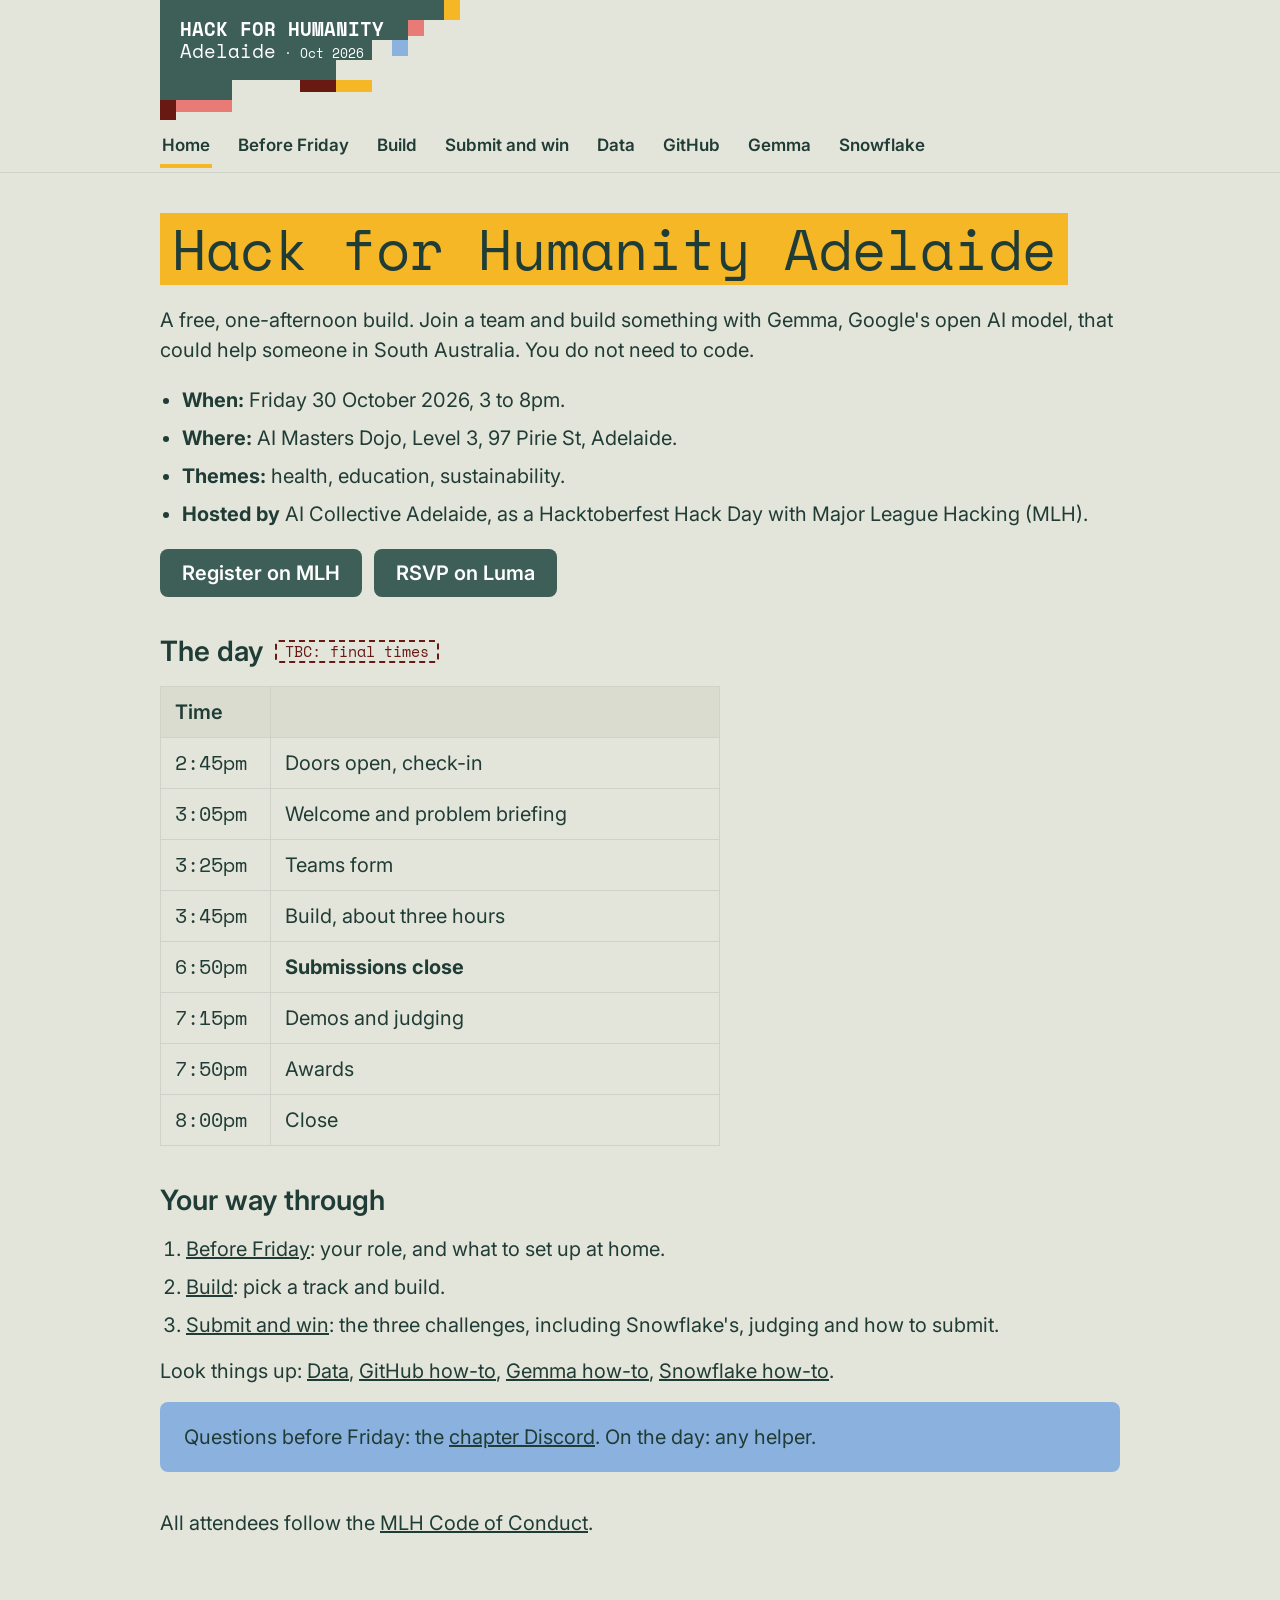
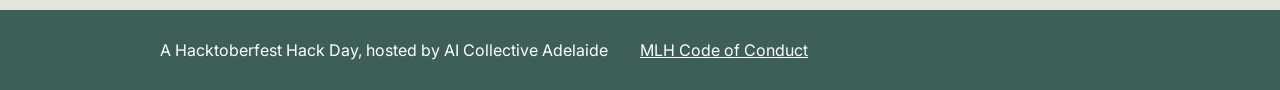
==== index.html @ dbeaa6bb "Participant site: Oct 2026 in the logo (canvas version 27)" ====
<!doctype html>
<html lang="en-AU">
<head>
<meta charset="utf-8">
<meta name="viewport" content="width=device-width, initial-scale=1">
<title>Hack for Humanity Adelaide: home</title>
<link rel="preconnect" href="https://fonts.googleapis.com">
<link rel="preconnect" href="https://fonts.gstatic.com" crossorigin>
<link rel="stylesheet" href="https://fonts.googleapis.com/css2?family=Inter:wght@400;600;700&amp;family=Space+Mono:wght@400;700&amp;display=swap">
<link rel="stylesheet" href="site.css?v=280e5871ec">
</head>
<body>
<a class="skip" href="#main">Skip to content</a>
<header class="site-header">
<div class="wrap">
<a class="logo" href="index.html" aria-label="Hack for Humanity Adelaide, home">
<svg viewBox="0 0 300 120" width="100%" aria-hidden="true" xmlns="http://www.w3.org/2000/svg">
<polygon points="0,0 284,0 284,20 248,20 248,40 212,40 212,60 176,60 176,80 72,80 72,100 0,100" fill="#3d5f58"></polygon>
<rect x="284" y="0" width="16" height="20" fill="#f5b726"></rect>
<rect x="248" y="20" width="16" height="16" fill="#e97b77"></rect>
<rect x="232" y="40" width="16" height="16" fill="#8bb2de"></rect>
<rect x="176" y="80" width="36" height="12" fill="#f5b726"></rect>
<rect x="140" y="80" width="36" height="12" fill="#671912"></rect>
<rect x="16" y="100" width="56" height="12" fill="#e97b77"></rect>
<rect x="0" y="100" width="16" height="20" fill="#671912"></rect>
<text x="20" y="36" fill="#ffffff" font-family="'Space Mono', monospace" font-size="19" font-weight="700">HACK FOR HUMANITY</text>
<text x="20" y="58" fill="#ffffff" font-family="'Space Mono', monospace" font-size="19">Adelaide<tspan font-size="13"> · Oct 2026</tspan></text>
</svg>
</a>
<nav class="site-nav" aria-label="Pages">
<ul>
<li><a href="index.html" aria-current="page">Home</a></li>
<li><a href="before-friday.html">Before Friday</a></li>
<li><a href="build.html">Build</a></li>
<li><a href="submit.html">Submit and win</a></li>
<li><a href="data.html">Data</a></li>
<li><a href="github.html">GitHub</a></li>
<li><a href="gemma.html">Gemma</a></li>
<li><a href="snowflake.html">Snowflake</a></li>
</ul>
</nav>
</div>
</header>
<main id="main" class="page wrap">
<section class="intro">
<h1>Hack for Humanity Adelaide</h1>
<p class="lead">A free, one-afternoon build. Join a team and build something with Gemma, Google's open AI model, that could help someone in South Australia. You do not need to code.</p>
<ul>
<li><strong>When:</strong> Friday 30 October 2026, 3 to 8pm.</li>
<li><strong>Where:</strong> AI Masters Dojo, Level 3, 97 Pirie St, Adelaide.</li>
<li><strong>Themes:</strong> health, education, sustainability.</li>
<li><strong>Hosted by</strong> AI Collective Adelaide, as a Hacktoberfest Hack Day with Major League Hacking (MLH).</li>
</ul>
<div class="buttons">
<a class="btn" href="https://events.mlh.com/events/15286-hacktoberfest-hack-day-adelaide-x-the-ai-collective-adelaide" target="_blank" rel="noopener">Register on MLH</a>
<a class="btn" href="https://luma.com/h4h-adelaide" target="_blank" rel="noopener">RSVP on Luma</a>
</div>
</section>
<section>
<h2 class="with-tag">The day <span class="tbc">TBC: final times</span></h2>
<div class="table-wrap narrow">
<table>
<thead><tr><th class="col-time">Time</th><th></th></tr></thead>
<tbody>
<tr><td class="time">2:45pm</td><td>Doors open, check-in</td></tr>
<tr><td class="time">3:05pm</td><td>Welcome and problem briefing</td></tr>
<tr><td class="time">3:25pm</td><td>Teams form</td></tr>
<tr><td class="time">3:45pm</td><td>Build, about three hours</td></tr>
<tr><td class="time">6:50pm</td><td><strong>Submissions close</strong></td></tr>
<tr><td class="time">7:15pm</td><td>Demos and judging</td></tr>
<tr><td class="time">7:50pm</td><td>Awards</td></tr>
<tr><td class="time">8:00pm</td><td>Close</td></tr>
</tbody>
</table>
</div>
</section>
<section>
<h2>Your way through</h2>
<ol>
<li><a href="before-friday.html">Before Friday</a>: your role, and what to set up at home.</li>
<li><a href="build.html">Build</a>: pick a track and build.</li>
<li><a href="submit.html">Submit and win</a>: the three challenges, including Snowflake's, judging and how to submit.</li>
</ol>
<p>Look things up: <a href="data.html">Data</a>, <a href="github.html">GitHub how-to</a>, <a href="gemma.html">Gemma how-to</a>, <a href="snowflake.html">Snowflake how-to</a>.</p>
<div class="note">
<p>Questions before Friday: the <a href="https://discord.gg/jDrSg56VJ" target="_blank" rel="noopener">chapter Discord</a>. On the day: any helper.</p>
</div>
</section>
<p>All attendees follow the <a href="https://github.com/MLH/mlh-policies/blob/main/code-of-conduct.md" target="_blank" rel="noopener">MLH Code of Conduct</a>.</p>
</main>
<footer class="site-footer">
<div class="wrap">
<span>A Hacktoberfest Hack Day, hosted by AI Collective Adelaide</span>
<a href="https://github.com/MLH/mlh-policies/blob/main/code-of-conduct.md" target="_blank" rel="noopener">MLH Code of Conduct</a>
</div>
</footer>
</body>
</html>
---- site.css ----
/* Hack for Humanity Adelaide participant site. Look: ../DESIGN.md. Built pages: build.py (D-72). */

:root {
  --bg: #e4e5da;
  --ink: #203c36;
  --green: #3d5f58;
  --yellow: #f5b726;
  --blue: #8bb2de;
  --maroon: #671912;
  --rule: #ced2c8;
  --head: #d9dccf;
  --white: #ffffff;
  --mono: 'Space Mono', ui-monospace, monospace;
  --sans: 'Inter', system-ui, sans-serif;
  --col: 960px;
  --gutter: clamp(16px, 4vw, 48px);
}

*, *::before, *::after { box-sizing: border-box; }
html { -webkit-text-size-adjust: 100%; }
body {
  margin: 0;
  background: var(--bg);
  color: var(--ink);
  font-family: var(--sans);
  font-size: clamp(17px, 1.6vw, 20px);
  line-height: 1.5;
}

/* One column for header, main and footer */
.wrap {
  width: 100%;
  max-width: calc(var(--col) + 2 * var(--gutter));
  margin-inline: auto;
  padding-inline: var(--gutter);
}

.skip {
  position: absolute;
  left: -9999px;
  top: 8px;
  z-index: 10;
  background: var(--white);
  color: var(--ink);
  padding: 10px 16px;
  border-radius: 8px;
  font-weight: 600;
}
.skip:focus { left: 16px; }

:focus-visible { outline: 3px solid var(--ink); outline-offset: 2px; border-radius: 2px; }

a { color: var(--ink); }
a:hover { color: var(--green); }

/* Header: pixel-stair corner, then the page links */
.site-header { border-bottom: 1px solid var(--rule); }
.site-header .wrap { display: flex; flex-direction: column; gap: 4px; padding-bottom: 4px; }
.logo { display: block; width: 300px; max-width: 78%; line-height: 0; }
.logo svg { width: 100%; height: auto; }
.site-nav ul {
  display: flex;
  flex-wrap: wrap;
  gap: 0 24px;
  margin: 0;
  padding: 0;
  list-style: none;
}
.site-nav li + li { margin-top: 0; }
.site-nav a {
  display: inline-flex;
  align-items: center;
  min-height: 44px;
  padding: 4px 2px 0;
  border-bottom: 4px solid transparent;
  color: var(--ink);
  font-size: 17px;
  font-weight: 600;
  text-decoration: none;
}
.site-nav a:hover { border-bottom-color: var(--rule); color: var(--ink); }
.site-nav a[aria-current="page"] { border-bottom-color: var(--yellow); }

/* Main column */
.page {
  display: flex;
  flex-direction: column;
  gap: 36px;
  padding-top: 40px;
  padding-bottom: 72px;
  overflow-wrap: break-word;
}
.page > section { display: flex; flex-direction: column; gap: 16px; }
.page > section.intro { gap: 20px; }
.page p, .page li { max-width: 75ch; }

h1 {
  margin: 0;
  align-self: flex-start;
  background: var(--yellow);
  padding: 4px 12px;
  font-family: var(--mono);
  font-weight: 400;
  font-size: clamp(34px, 4.4vw, 56px);
  line-height: 1.15;
}
h2 { margin: 0; font-size: clamp(22px, 2.2vw, 28px); font-weight: 600; line-height: 1.3; }
h2.with-tag { display: flex; flex-wrap: wrap; align-items: center; gap: 12px; }
h3 { margin: 0; font-size: 20px; font-weight: 700; }

p, ul, ol { margin: 0; }
ul { padding-left: 22px; }
ol { padding-left: 26px; }
li + li { margin-top: 8px; }
.lead { max-width: 760px; }

.tbc {
  display: inline-block;
  border: 2px dashed var(--maroon);
  color: var(--maroon);
  padding: 0 8px;
  border-radius: 4px;
  font-family: var(--mono);
  font-size: 15px;
  font-weight: 400;
}

/* Buttons */
.buttons { display: flex; flex-wrap: wrap; gap: 12px; }
.btn {
  display: inline-flex;
  align-items: center;
  min-height: 48px;
  padding: 0 22px;
  background: var(--green);
  color: var(--white);
  border-radius: 8px;
  text-decoration: none;
  font-weight: 600;
}
.btn:hover { background: var(--yellow); color: var(--ink); }

/* Tables scroll inside their box, never the page */
.table-wrap { overflow-x: auto; max-width: 100%; }
.table-wrap.narrow { max-width: 560px; }
table { border-collapse: collapse; width: 100%; }
th, td { border: 1px solid var(--rule); padding: 10px 14px; text-align: left; vertical-align: top; }
th { background: var(--head); font-weight: 600; }
td.time { font-family: var(--mono); white-space: nowrap; }
th.col-time { width: 110px; }
th.col-theme { width: 24%; }

/* Wide tables become one card per row on phones */
@media (max-width: 600px) {
  table.stack, table.stack tbody, table.stack tr, table.stack td { display: block; width: 100%; }
  table.stack thead {
    position: absolute;
    width: 1px;
    height: 1px;
    overflow: hidden;
    clip: rect(0 0 0 0);
    white-space: nowrap;
  }
  table.stack tr { border: 1px solid var(--rule); border-radius: 8px; overflow: hidden; }
  table.stack tr + tr { margin-top: 12px; }
  table.stack td { border: 0; border-top: 1px solid var(--rule); padding: 10px 16px; }
  table.stack td:first-child { border-top: 0; background: var(--head); }
  table.stack td + td::before {
    content: attr(data-label);
    display: block;
    font-size: 15px;
    font-weight: 600;
    color: var(--green);
  }
}

/* Code */
code {
  font-family: var(--mono);
  font-size: 0.88em;
  background: var(--white);
  padding: 1px 6px;
  border-radius: 4px;
  overflow-wrap: anywhere;
}
pre {
  margin: 0;
  max-width: 100%;
  background: var(--white);
  border: 1px solid var(--rule);
  border-radius: 8px;
  padding: 16px 20px;
  overflow-x: auto;
  font-family: var(--mono);
  line-height: 1.5;
}
pre code { background: none; padding: 0; font-size: 15px; overflow-wrap: normal; }
li pre { margin: 10px 0; }

/* Callouts and cards */
.note { background: var(--blue); border-radius: 8px; padding: 20px 24px; }
blockquote {
  margin: 0;
  background: var(--white);
  border: 1px solid var(--rule);
  border-radius: 8px;
  padding: 16px 20px;
}
.cards { display: grid; grid-template-columns: repeat(auto-fit, minmax(min(260px, 100%), 1fr)); gap: 16px; }
.card {
  background: var(--white);
  border: 1px solid var(--rule);
  border-radius: 8px;
  padding: 20px;
  display: flex;
  flex-direction: column;
  gap: 10px;
}
.card p { font-size: 17px; }

/* Checklists: the whole row is the tap target */
.checklist { display: flex; flex-direction: column; gap: 10px; }
.check { display: flex; gap: 14px; align-items: flex-start; min-height: 44px; cursor: pointer; }
.check input {
  width: 22px;
  height: 22px;
  margin: 4px 0 0;
  accent-color: var(--green);
  flex-shrink: 0;
}

/* Footer */
.site-footer { background: var(--green); color: var(--white); font-size: 16px; }
.site-footer .wrap { display: flex; flex-wrap: wrap; gap: 8px 32px; padding-block: 28px; }
.site-footer a { color: var(--white); }
.site-footer a:hover { color: var(--yellow); }
.site-footer :focus-visible { outline-color: var(--white); }

@media (max-width: 480px) {
  .logo { width: 200px; }
  .site-nav ul { gap: 0 16px; }
  .site-nav a { font-size: 16px; padding-inline: 0; }
  .note { padding: 16px 18px; }
  th, td { padding: 8px 10px; }
  pre { padding: 14px 16px; }
}
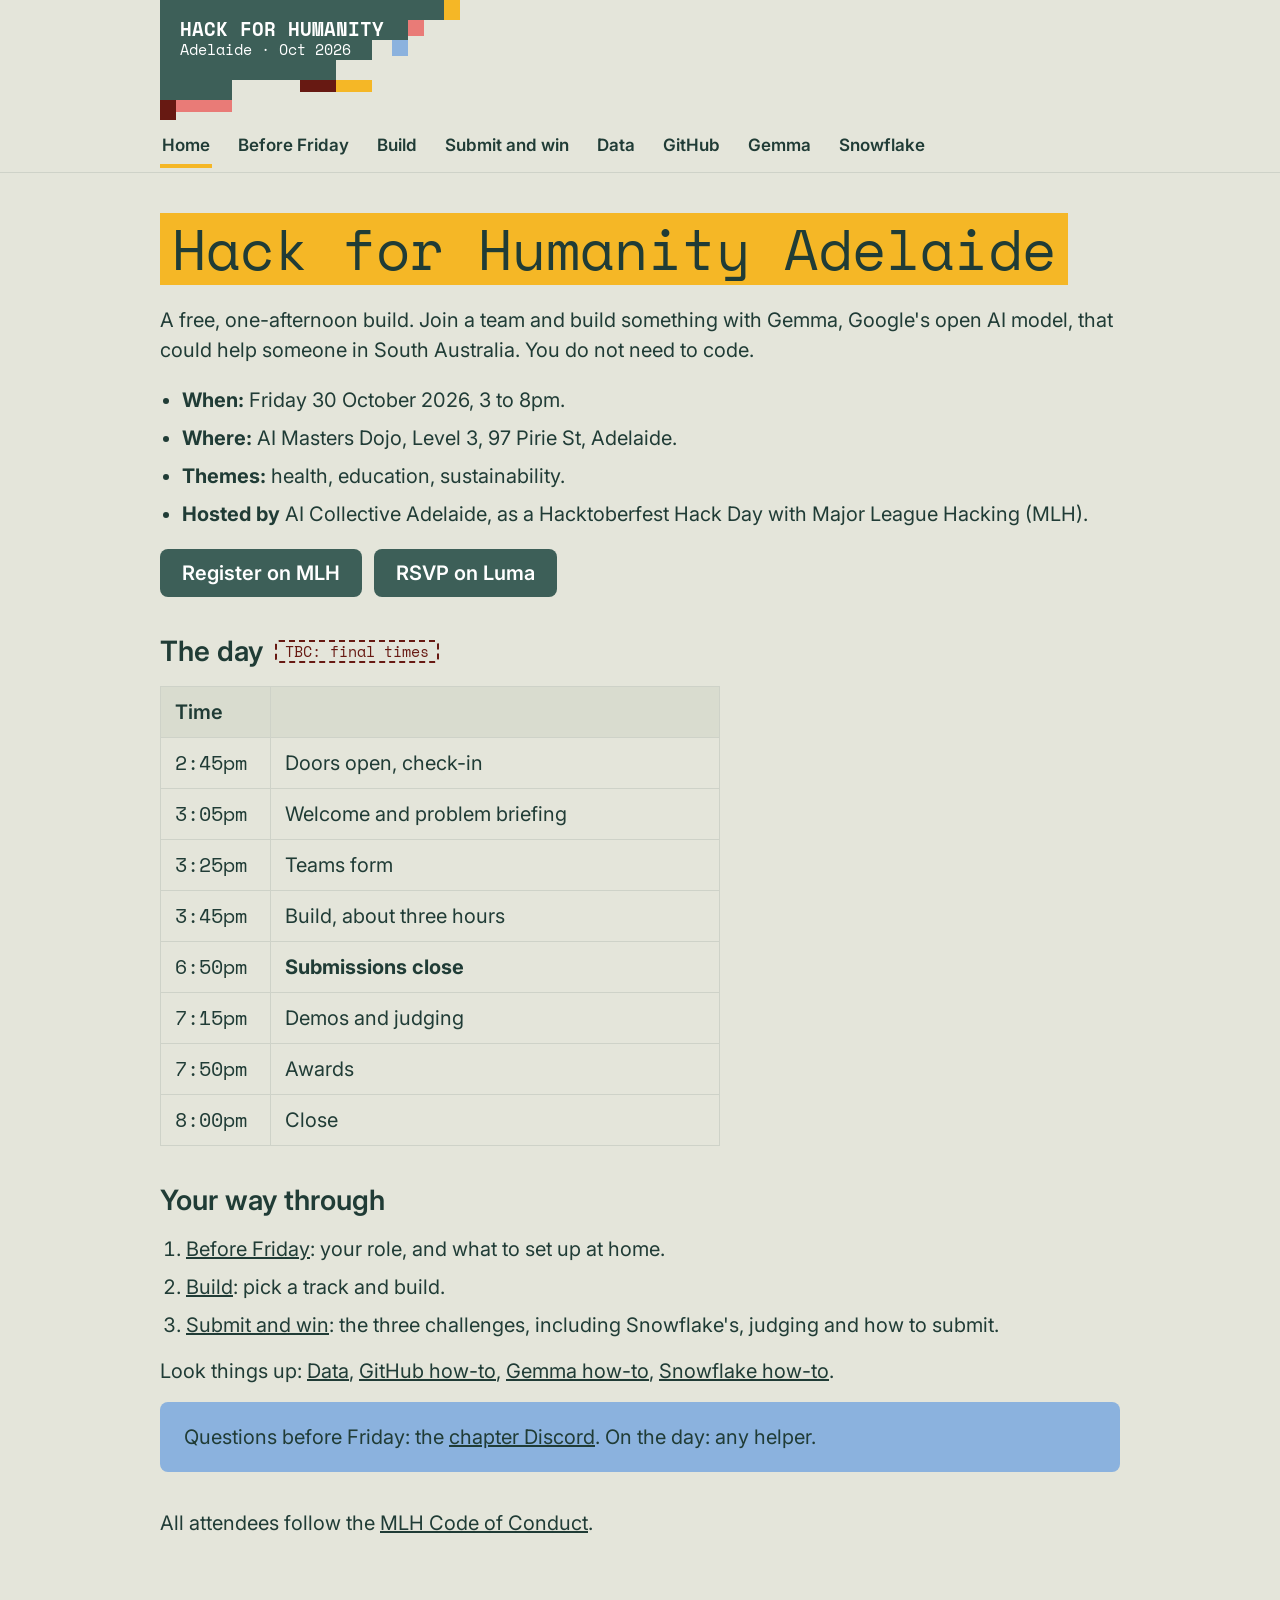
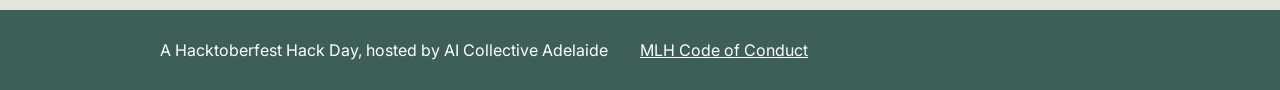
==== commit 206d55dc: "Participant site: logo line 2 in one smaller size, moved up (canvas version 28)" ====
--- a/index.html
+++ b/index.html
@@ -7,7 +7,7 @@
 <link rel="preconnect" href="https://fonts.googleapis.com">
 <link rel="preconnect" href="https://fonts.gstatic.com" crossorigin>
 <link rel="stylesheet" href="https://fonts.googleapis.com/css2?family=Inter:wght@400;600;700&amp;family=Space+Mono:wght@400;700&amp;display=swap">
-<link rel="stylesheet" href="site.css?v=280e5871ec">
+<link rel="stylesheet" href="site.css?v=1f0a8483eb">
 </head>
 <body>
 <a class="skip" href="#main">Skip to content</a>
@@ -24,7 +24,7 @@
 <rect x="16" y="100" width="56" height="12" fill="#e97b77"></rect>
 <rect x="0" y="100" width="16" height="20" fill="#671912"></rect>
 <text x="20" y="36" fill="#ffffff" font-family="'Space Mono', monospace" font-size="19" font-weight="700">HACK FOR HUMANITY</text>
-<text x="20" y="58" fill="#ffffff" font-family="'Space Mono', monospace" font-size="19">Adelaide<tspan font-size="13"> · Oct 2026</tspan></text>
+<text x="20" y="55" fill="#ffffff" font-family="'Space Mono', monospace" font-size="15">Adelaide · Oct 2026</text>
 </svg>
 </a>
 <nav class="site-nav" aria-label="Pages">
--- a/site.css
+++ b/site.css
@@ -237,7 +237,7 @@
 .site-footer :focus-visible { outline-color: var(--white); }
 
 @media (max-width: 480px) {
-  .logo { width: 200px; }
+  .logo { width: 240px; }
   .site-nav ul { gap: 0 16px; }
   .site-nav a { font-size: 16px; padding-inline: 0; }
   .note { padding: 16px 18px; }
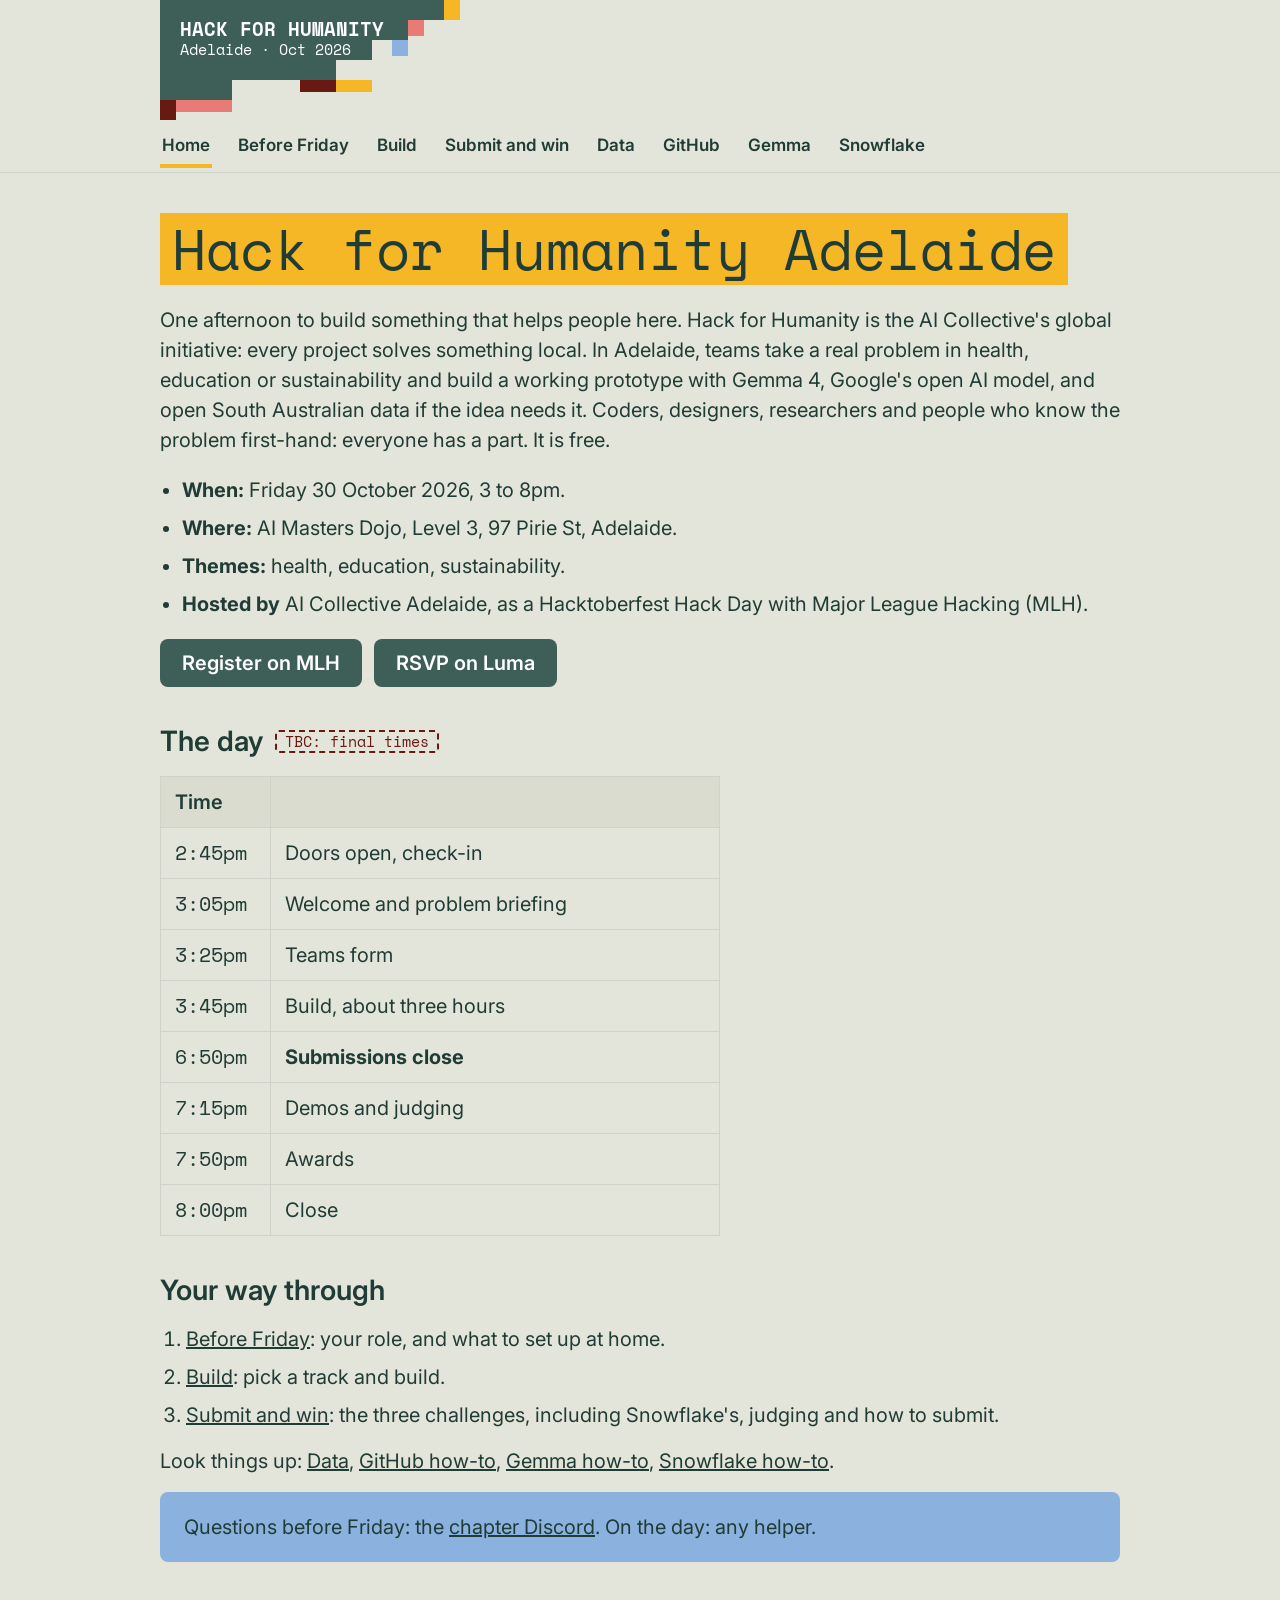
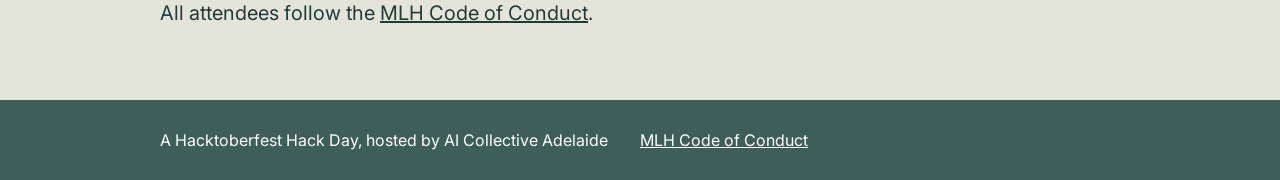
==== commit 7cef89d8: "Participant site: owner's canvas comments (canvas version 29)" ====
--- a/index.html
+++ b/index.html
@@ -44,7 +44,7 @@
 <main id="main" class="page wrap">
 <section class="intro">
 <h1>Hack for Humanity Adelaide</h1>
-<p class="lead">A free, one-afternoon build. Join a team and build something with Gemma, Google's open AI model, that could help someone in South Australia. You do not need to code.</p>
+<p class="lead">One afternoon to build something that helps people here. Hack for Humanity is the AI Collective's global initiative: every project solves something local. In Adelaide, teams take a real problem in health, education or sustainability and build a working prototype with Gemma 4, Google's open AI model, and open South Australian data if the idea needs it. Coders, designers, researchers and people who know the problem first-hand: everyone has a part. It is free.</p>
 <ul>
 <li><strong>When:</strong> Friday 30 October 2026, 3 to 8pm.</li>
 <li><strong>Where:</strong> AI Masters Dojo, Level 3, 97 Pirie St, Adelaide.</li>
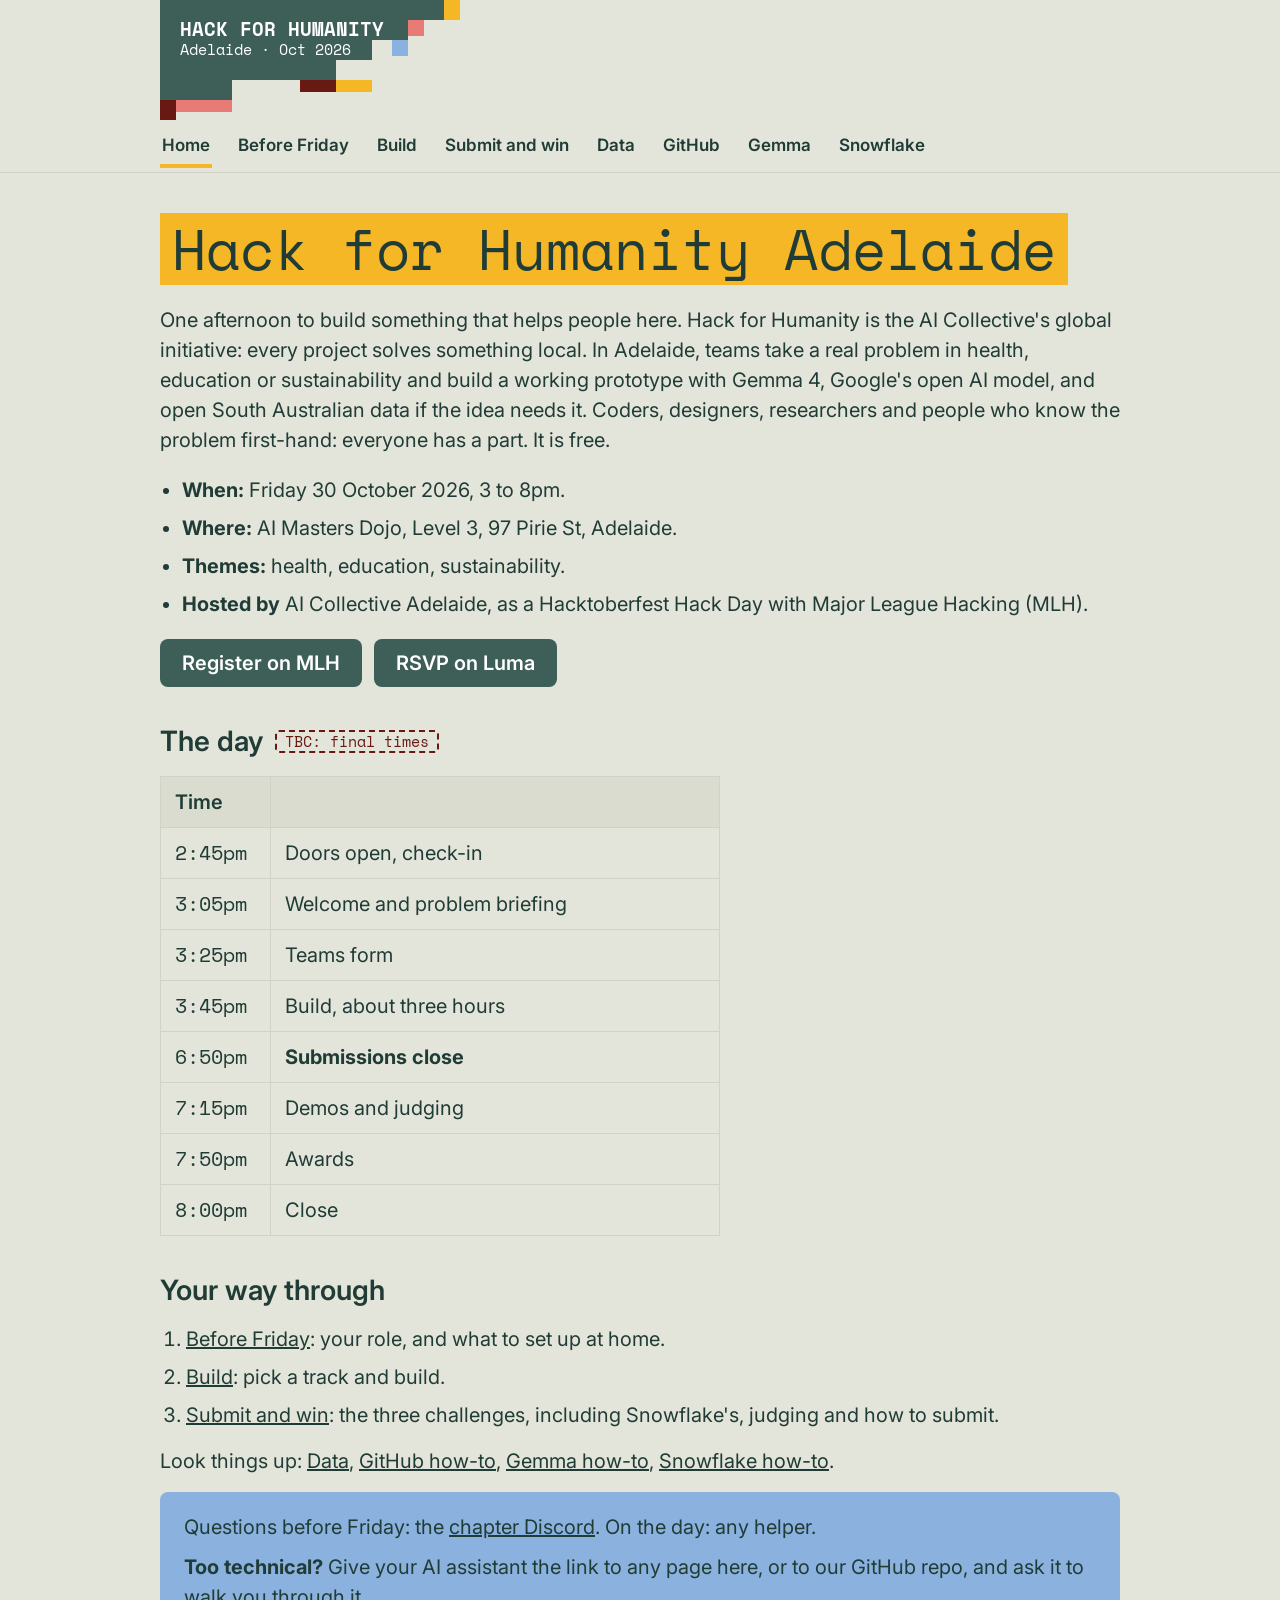
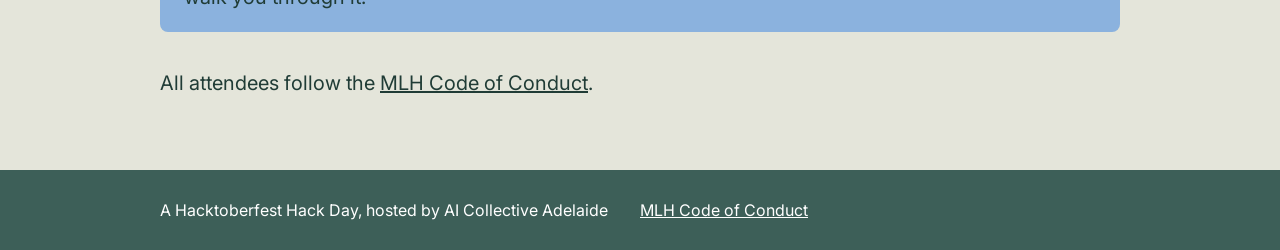
==== commit 55115721: "Participant site: too-technical tip (canvas version 32)" ====
--- a/index.html
+++ b/index.html
@@ -7,7 +7,7 @@
 <link rel="preconnect" href="https://fonts.googleapis.com">
 <link rel="preconnect" href="https://fonts.gstatic.com" crossorigin>
 <link rel="stylesheet" href="https://fonts.googleapis.com/css2?family=Inter:wght@400;600;700&amp;family=Space+Mono:wght@400;700&amp;display=swap">
-<link rel="stylesheet" href="site.css?v=1f0a8483eb">
+<link rel="stylesheet" href="site.css?v=a03298cf6d">
 </head>
 <body>
 <a class="skip" href="#main">Skip to content</a>
@@ -84,6 +84,7 @@
 <p>Look things up: <a href="data.html">Data</a>, <a href="github.html">GitHub how-to</a>, <a href="gemma.html">Gemma how-to</a>, <a href="snowflake.html">Snowflake how-to</a>.</p>
 <div class="note">
 <p>Questions before Friday: the <a href="https://discord.gg/jDrSg56VJ" target="_blank" rel="noopener">chapter Discord</a>. On the day: any helper.</p>
+<p><strong>Too technical?</strong> Give your AI assistant the link to any page here, or to our GitHub repo, and ask it to walk you through it.</p>
 </div>
 </section>
 <p>All attendees follow the <a href="https://github.com/MLH/mlh-policies/blob/main/code-of-conduct.md" target="_blank" rel="noopener">MLH Code of Conduct</a>.</p>
--- a/site.css
+++ b/site.css
@@ -199,6 +199,7 @@
 
 /* Callouts and cards */
 .note { background: var(--blue); border-radius: 8px; padding: 20px 24px; }
+.note p + p { margin-top: 10px; }
 blockquote {
   margin: 0;
   background: var(--white);
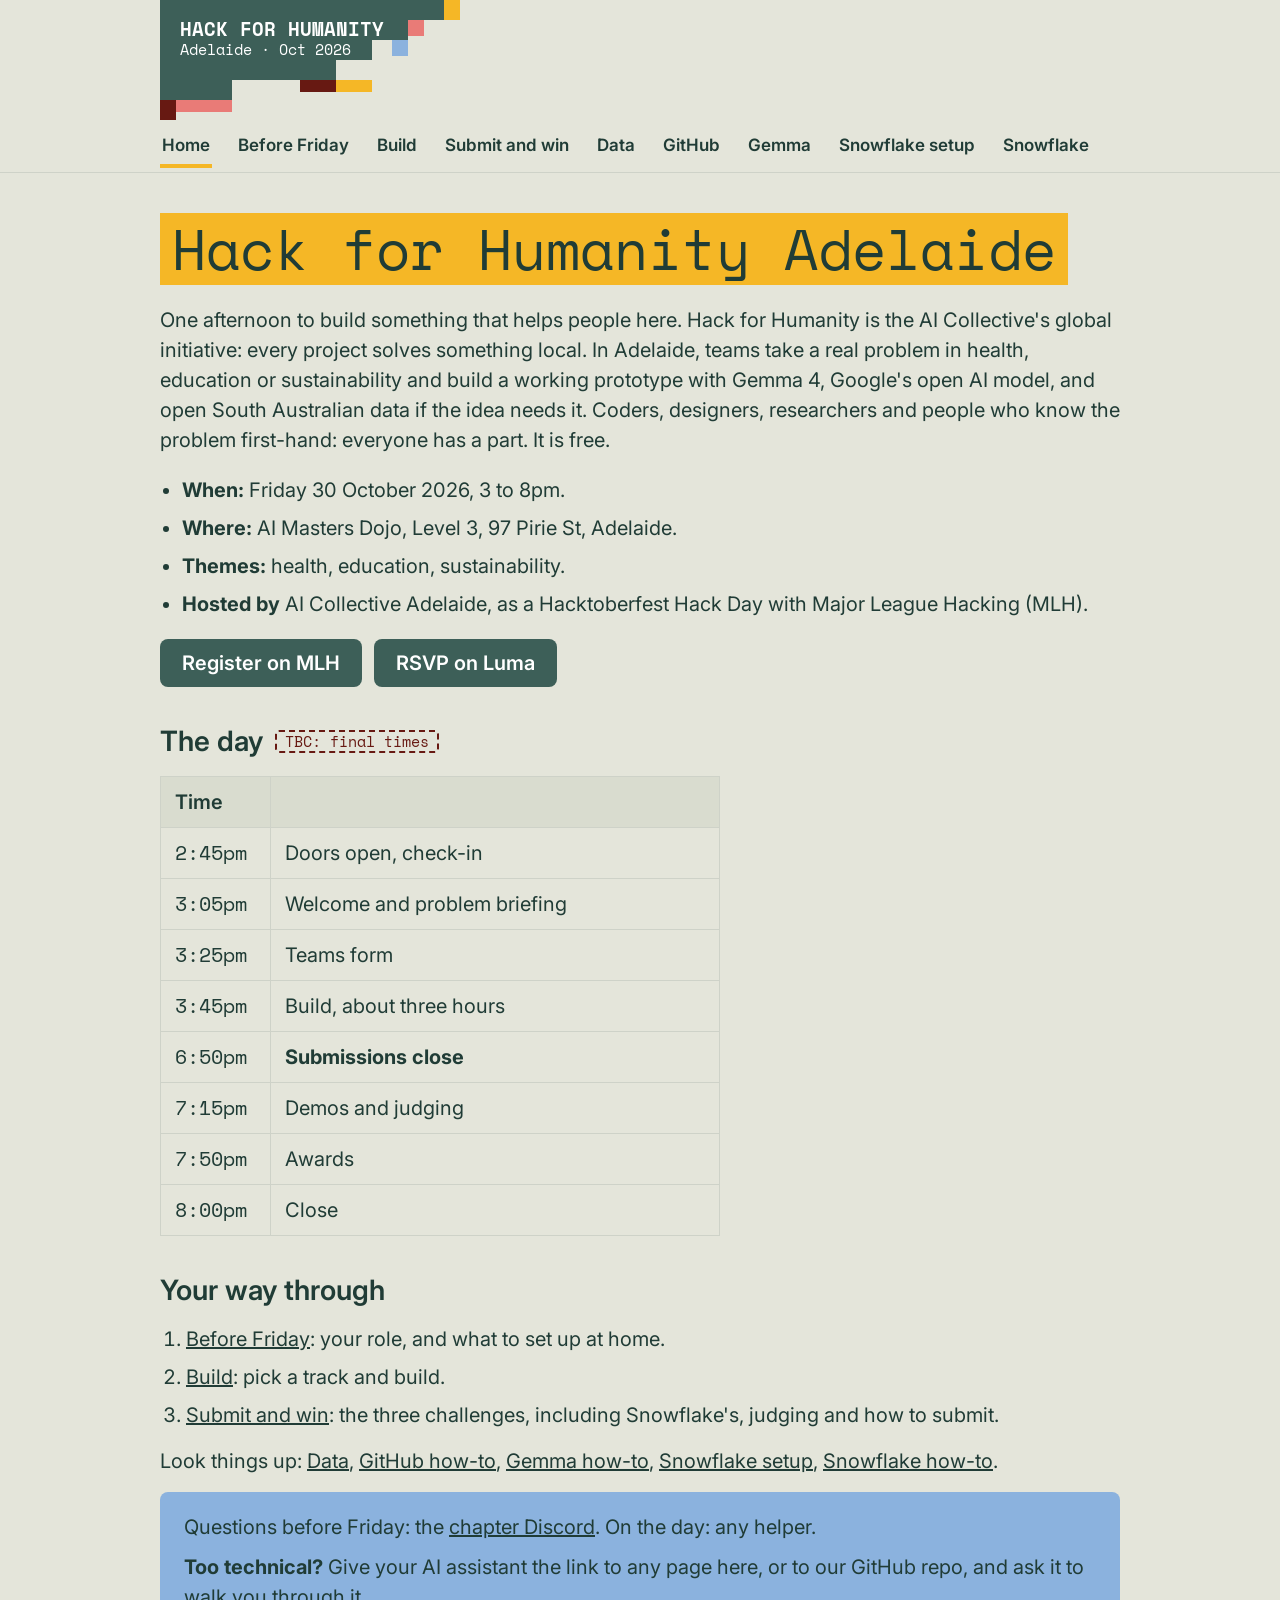
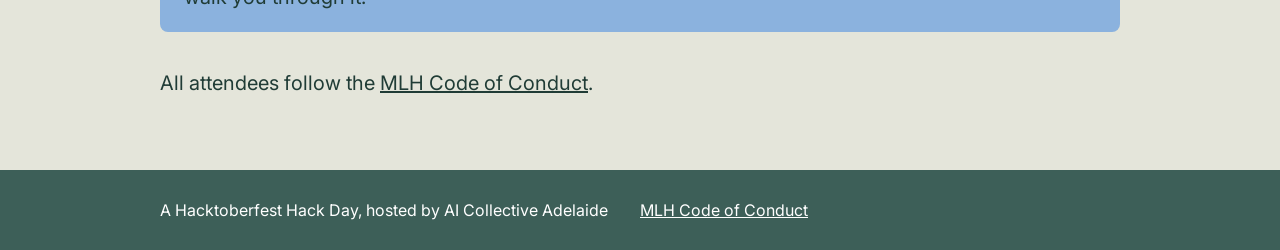
==== commit ea76c9b5: "Participant site: Snowflake setup page with redacted screenshots (canvas version 34)" ====
--- a/index.html
+++ b/index.html
@@ -7,7 +7,7 @@
 <link rel="preconnect" href="https://fonts.googleapis.com">
 <link rel="preconnect" href="https://fonts.gstatic.com" crossorigin>
 <link rel="stylesheet" href="https://fonts.googleapis.com/css2?family=Inter:wght@400;600;700&amp;family=Space+Mono:wght@400;700&amp;display=swap">
-<link rel="stylesheet" href="site.css?v=a03298cf6d">
+<link rel="stylesheet" href="site.css?v=27e9b44441">
 </head>
 <body>
 <a class="skip" href="#main">Skip to content</a>
@@ -36,6 +36,7 @@
 <li><a href="data.html">Data</a></li>
 <li><a href="github.html">GitHub</a></li>
 <li><a href="gemma.html">Gemma</a></li>
+<li><a href="snowflake-setup.html">Snowflake setup</a></li>
 <li><a href="snowflake.html">Snowflake</a></li>
 </ul>
 </nav>
@@ -81,7 +82,7 @@
 <li><a href="build.html">Build</a>: pick a track and build.</li>
 <li><a href="submit.html">Submit and win</a>: the three challenges, including Snowflake's, judging and how to submit.</li>
 </ol>
-<p>Look things up: <a href="data.html">Data</a>, <a href="github.html">GitHub how-to</a>, <a href="gemma.html">Gemma how-to</a>, <a href="snowflake.html">Snowflake how-to</a>.</p>
+<p>Look things up: <a href="data.html">Data</a>, <a href="github.html">GitHub how-to</a>, <a href="gemma.html">Gemma how-to</a>, <a href="snowflake-setup.html">Snowflake setup</a>, <a href="snowflake.html">Snowflake how-to</a>.</p>
 <div class="note">
 <p>Questions before Friday: the <a href="https://discord.gg/jDrSg56VJ" target="_blank" rel="noopener">chapter Discord</a>. On the day: any helper.</p>
 <p><strong>Too technical?</strong> Give your AI assistant the link to any page here, or to our GitHub repo, and ask it to walk you through it.</p>
--- a/site.css
+++ b/site.css
@@ -197,6 +197,18 @@
 pre code { background: none; padding: 0; font-size: 15px; overflow-wrap: normal; }
 li pre { margin: 10px 0; }
 
+/* Screenshots: click one to open it full size */
+.shots { display: flex; flex-wrap: wrap; gap: 16px; align-items: flex-start; margin-top: 10px; }
+.shots a { display: block; max-width: 100%; line-height: 0; }
+.shot {
+  display: block;
+  max-width: 100%;
+  height: auto;
+  border: 1px solid var(--rule);
+  border-radius: 8px;
+  background: var(--white);
+}
+
 /* Callouts and cards */
 .note { background: var(--blue); border-radius: 8px; padding: 20px 24px; }
 .note p + p { margin-top: 10px; }
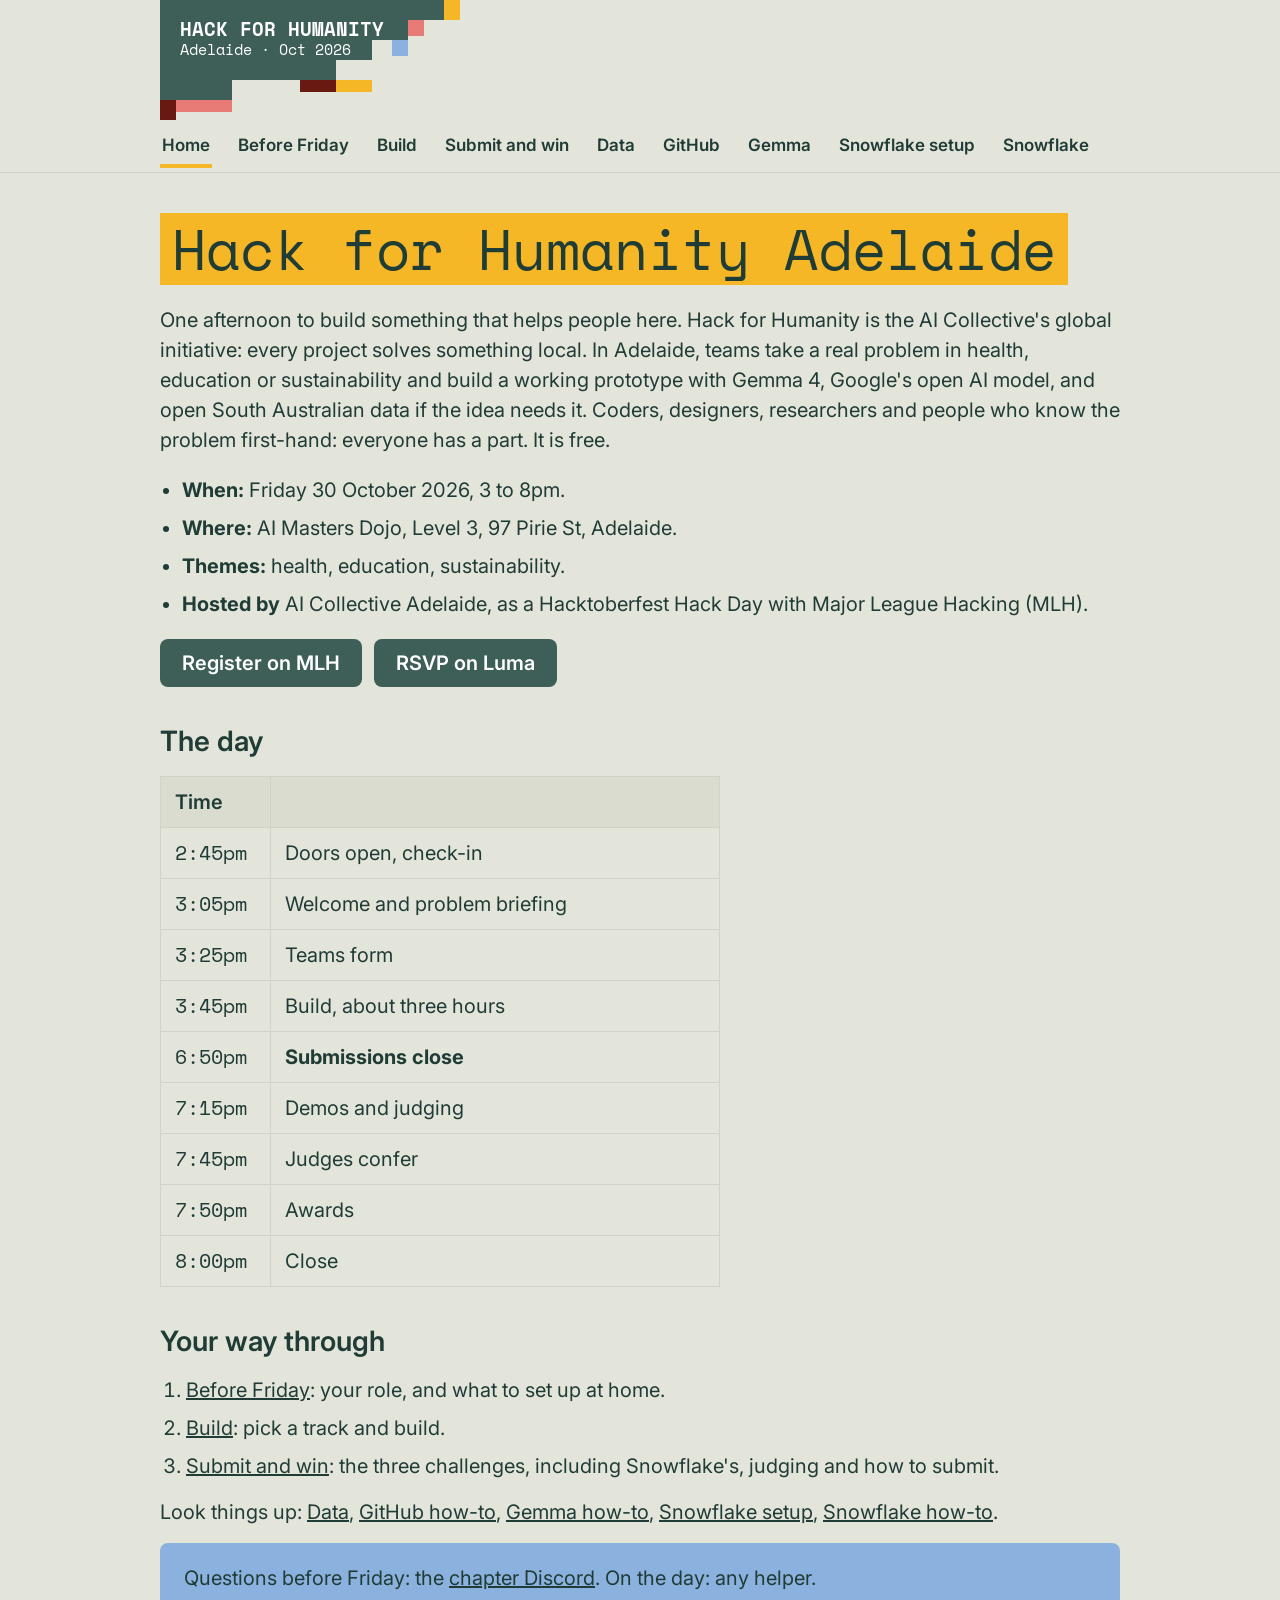
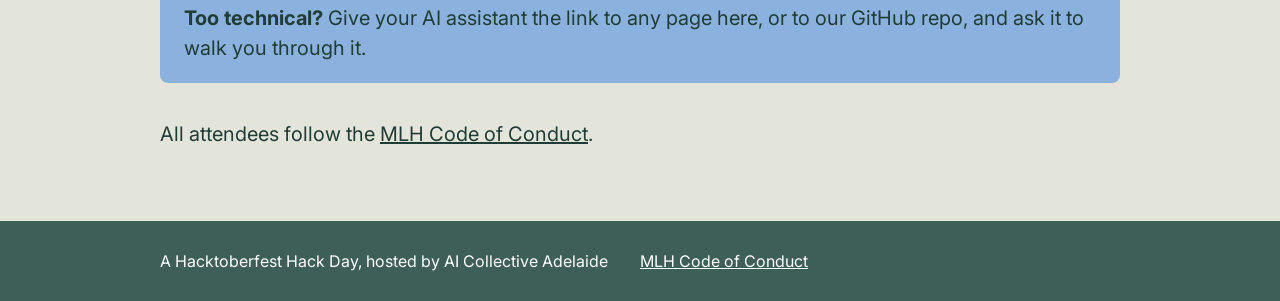
==== commit 9be154ef: "Participant site: Home has final times, judges confer 7:45pm (canvas version 38)" ====
--- a/index.html
+++ b/index.html
@@ -58,7 +58,7 @@
 </div>
 </section>
 <section>
-<h2 class="with-tag">The day <span class="tbc">TBC: final times</span></h2>
+<h2>The day</h2>
 <div class="table-wrap narrow">
 <table>
 <thead><tr><th class="col-time">Time</th><th></th></tr></thead>
@@ -69,6 +69,7 @@
 <tr><td class="time">3:45pm</td><td>Build, about three hours</td></tr>
 <tr><td class="time">6:50pm</td><td><strong>Submissions close</strong></td></tr>
 <tr><td class="time">7:15pm</td><td>Demos and judging</td></tr>
+<tr><td class="time">7:45pm</td><td>Judges confer</td></tr>
 <tr><td class="time">7:50pm</td><td>Awards</td></tr>
 <tr><td class="time">8:00pm</td><td>Close</td></tr>
 </tbody>
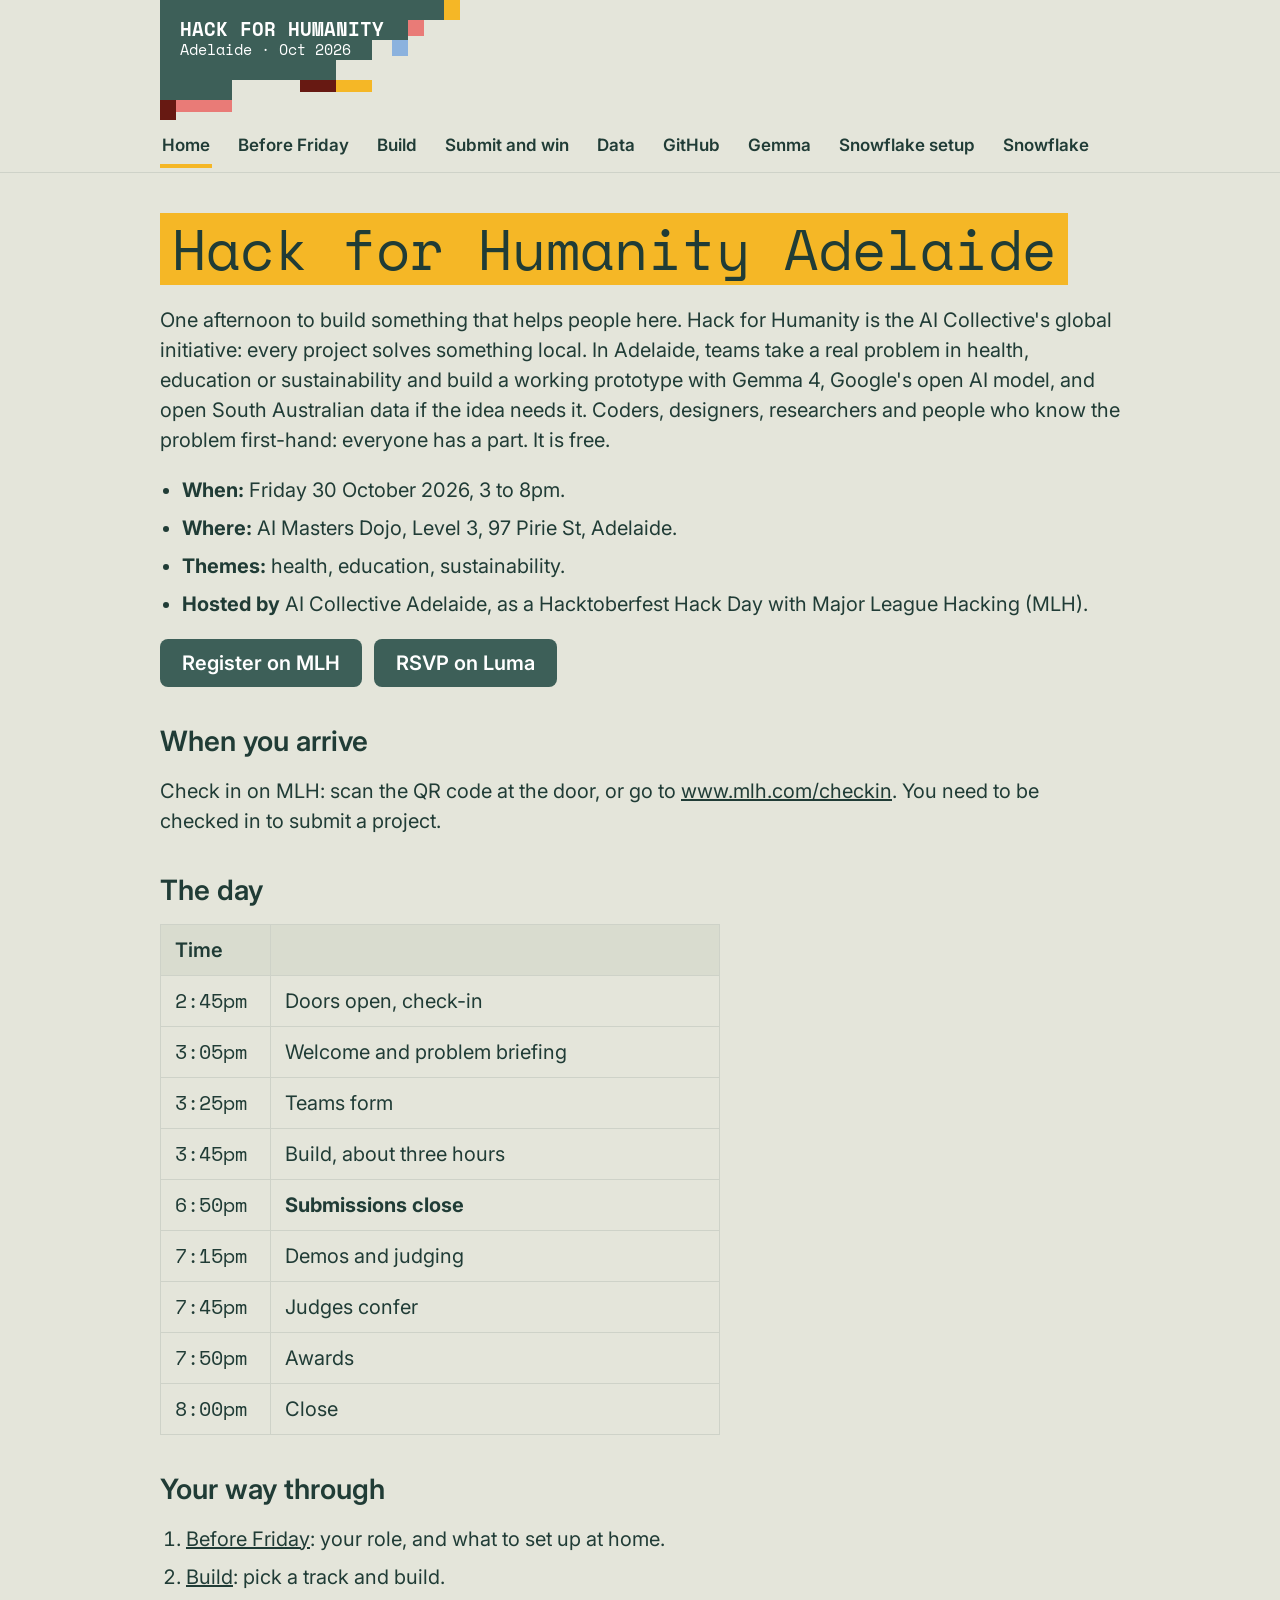
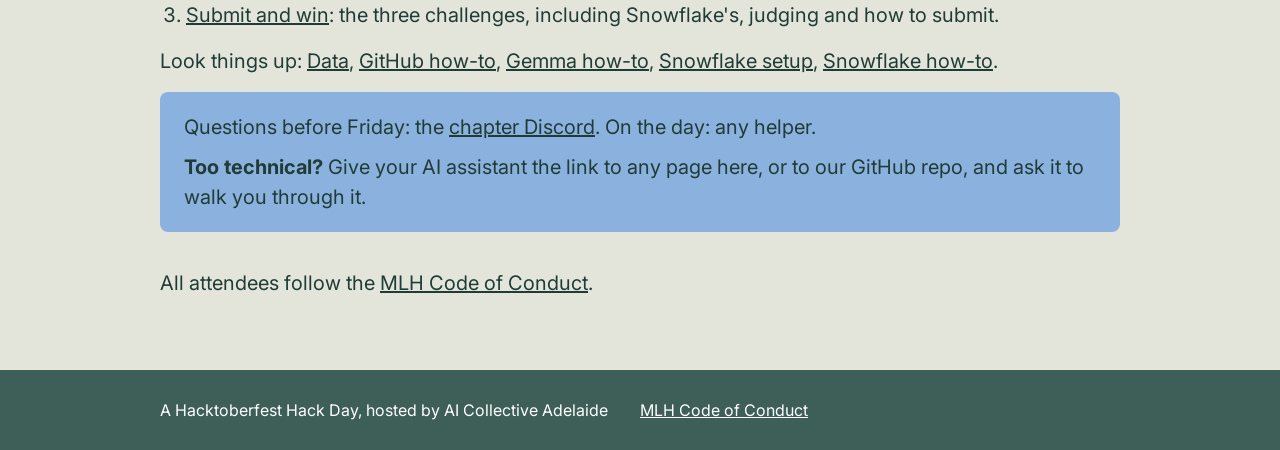
==== commit b6cf258c: "Participant site: check-in on Home, Submit points to it (canvas version 47)" ====
--- a/index.html
+++ b/index.html
@@ -58,6 +58,10 @@
 </div>
 </section>
 <section>
+<h2>When you arrive</h2>
+<p>Check in on MLH: scan the QR code at the door, or go to <a href="https://www.mlh.com/checkin" target="_blank" rel="noopener">www.mlh.com/checkin</a>. You need to be checked in to submit a project.</p>
+</section>
+<section>
 <h2>The day</h2>
 <div class="table-wrap narrow">
 <table>
